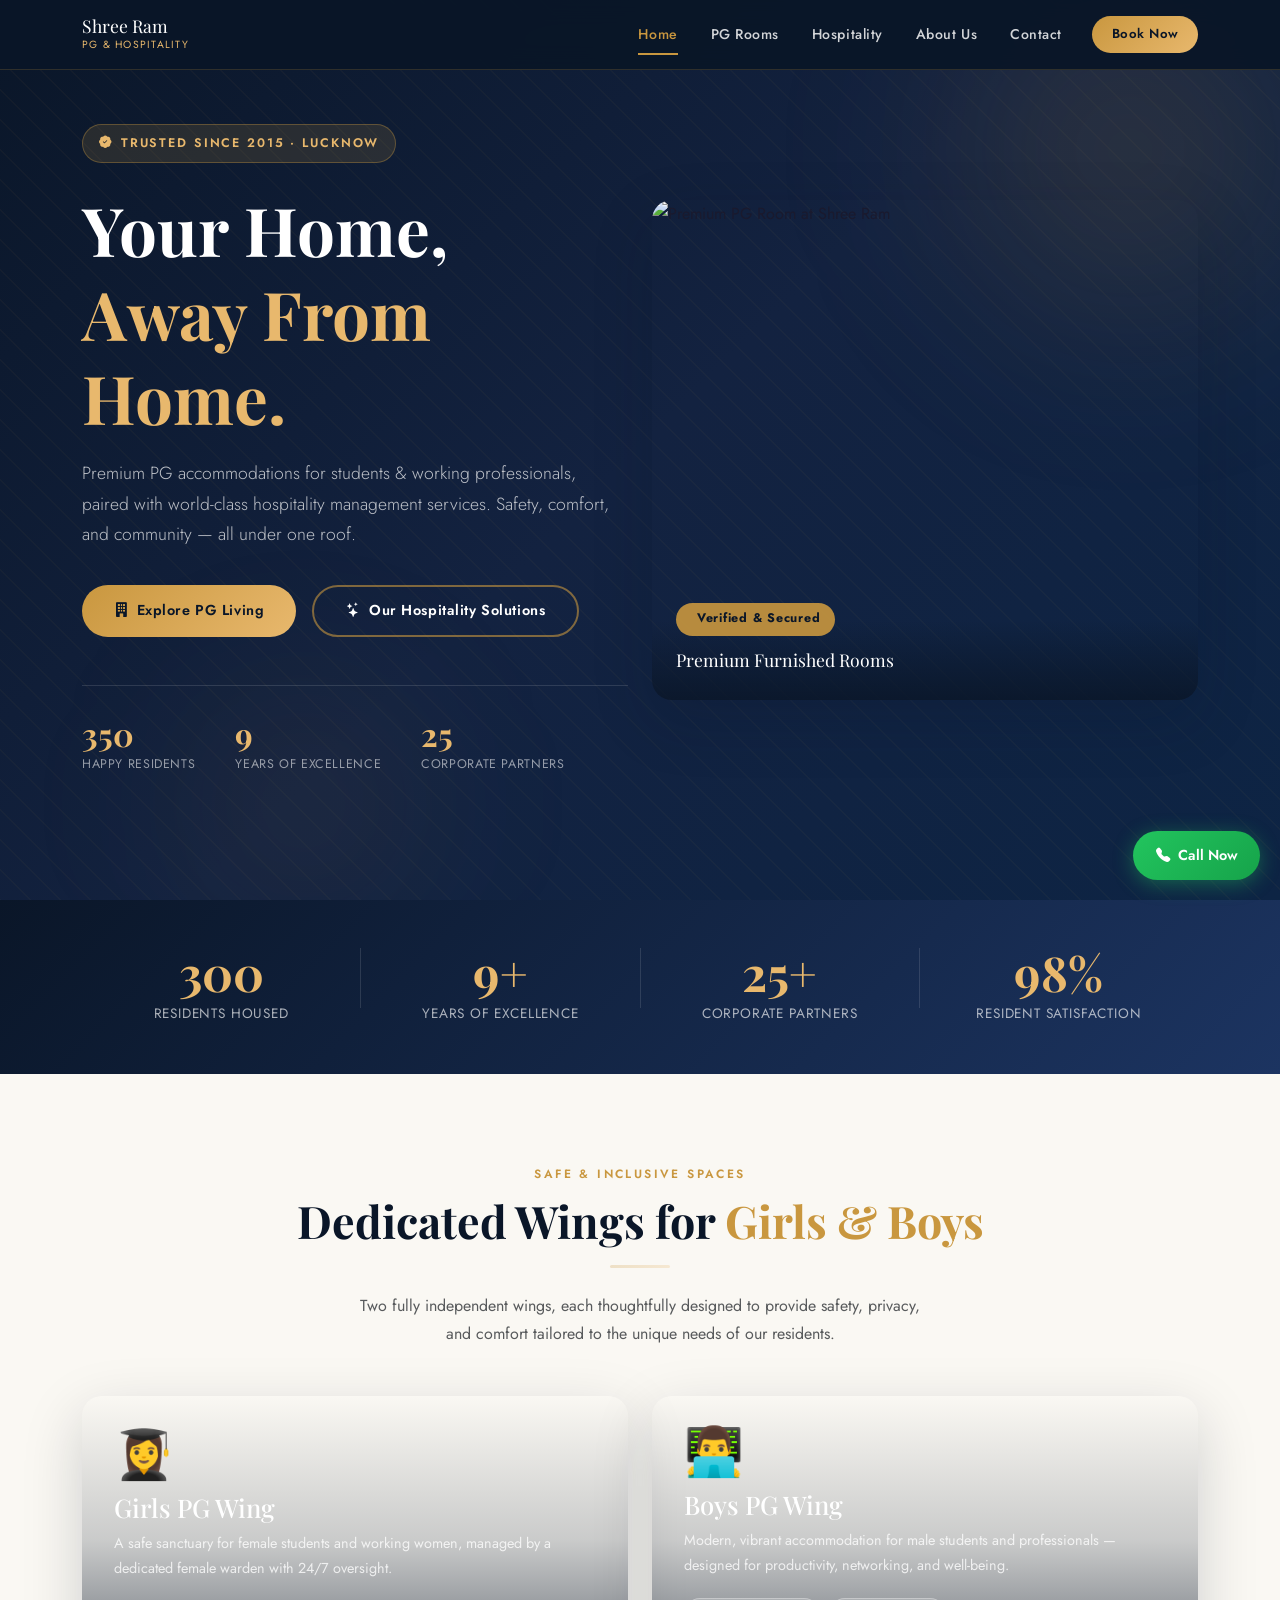
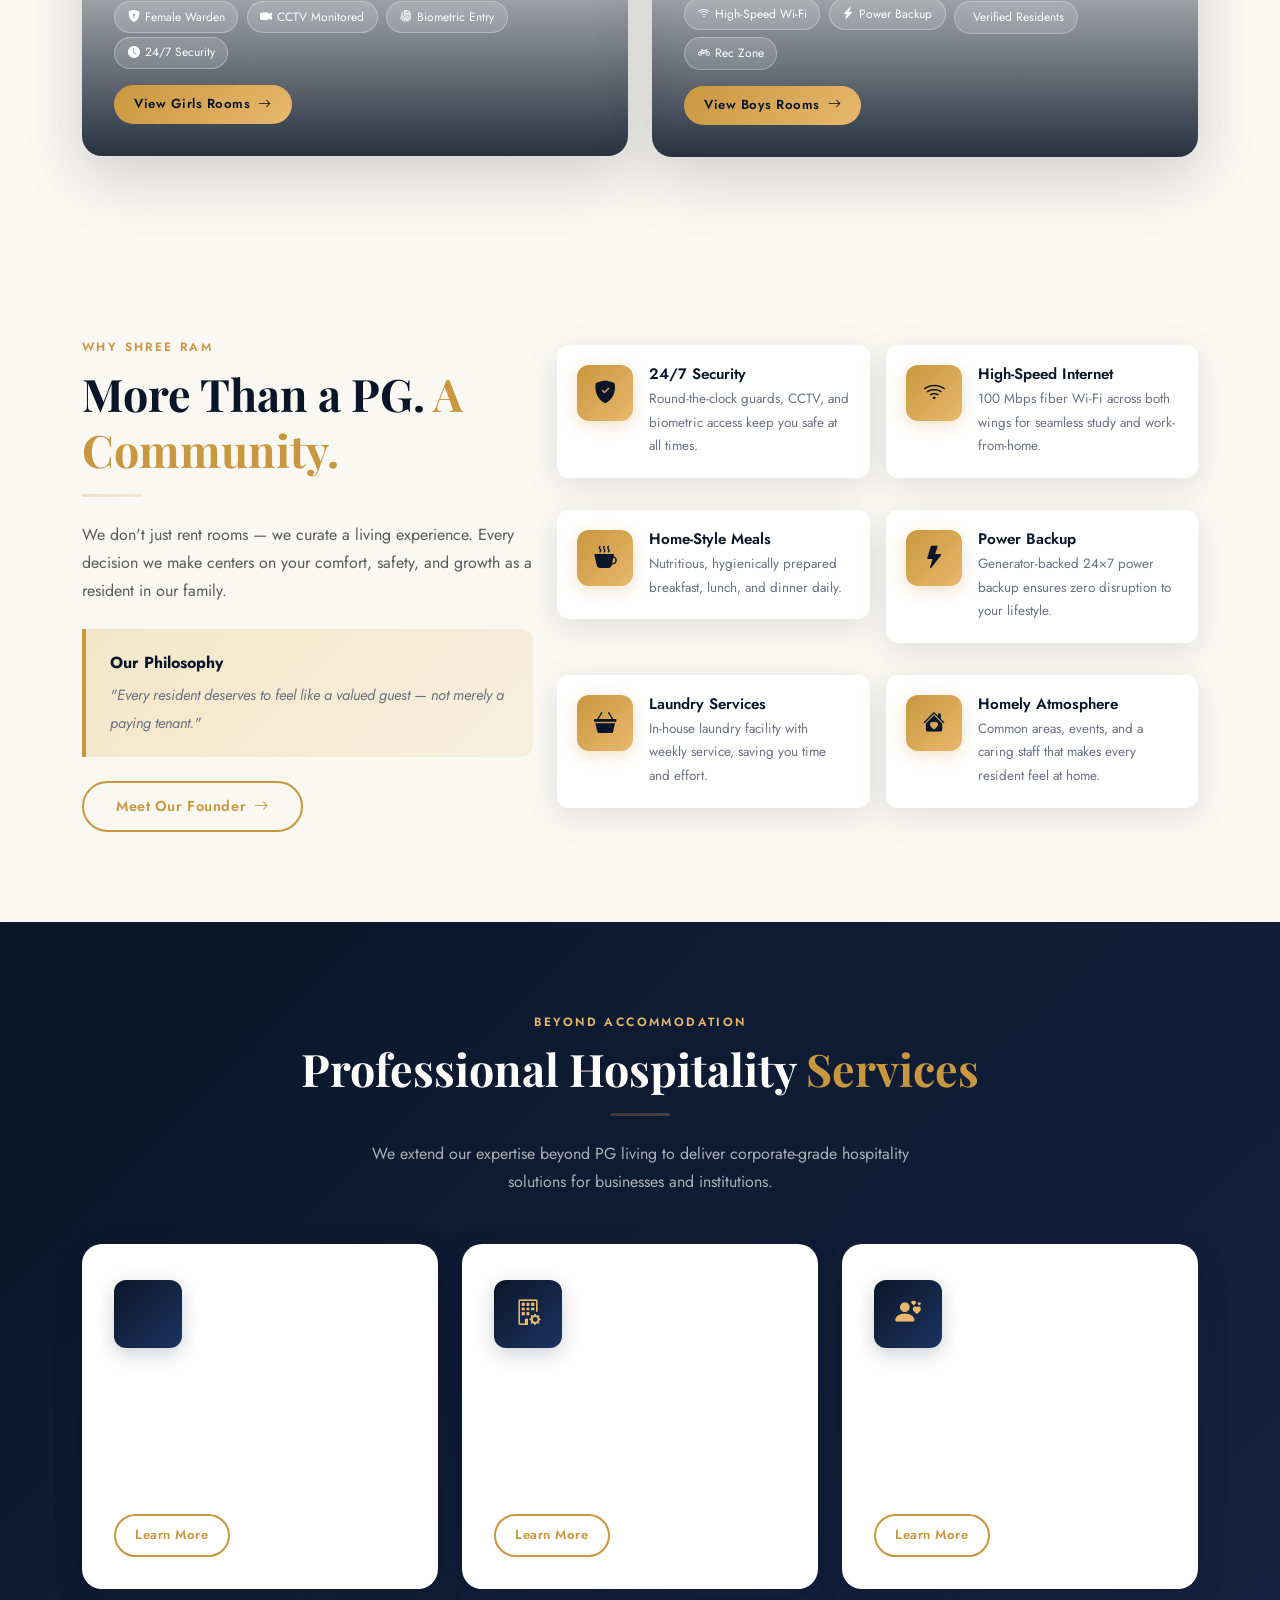
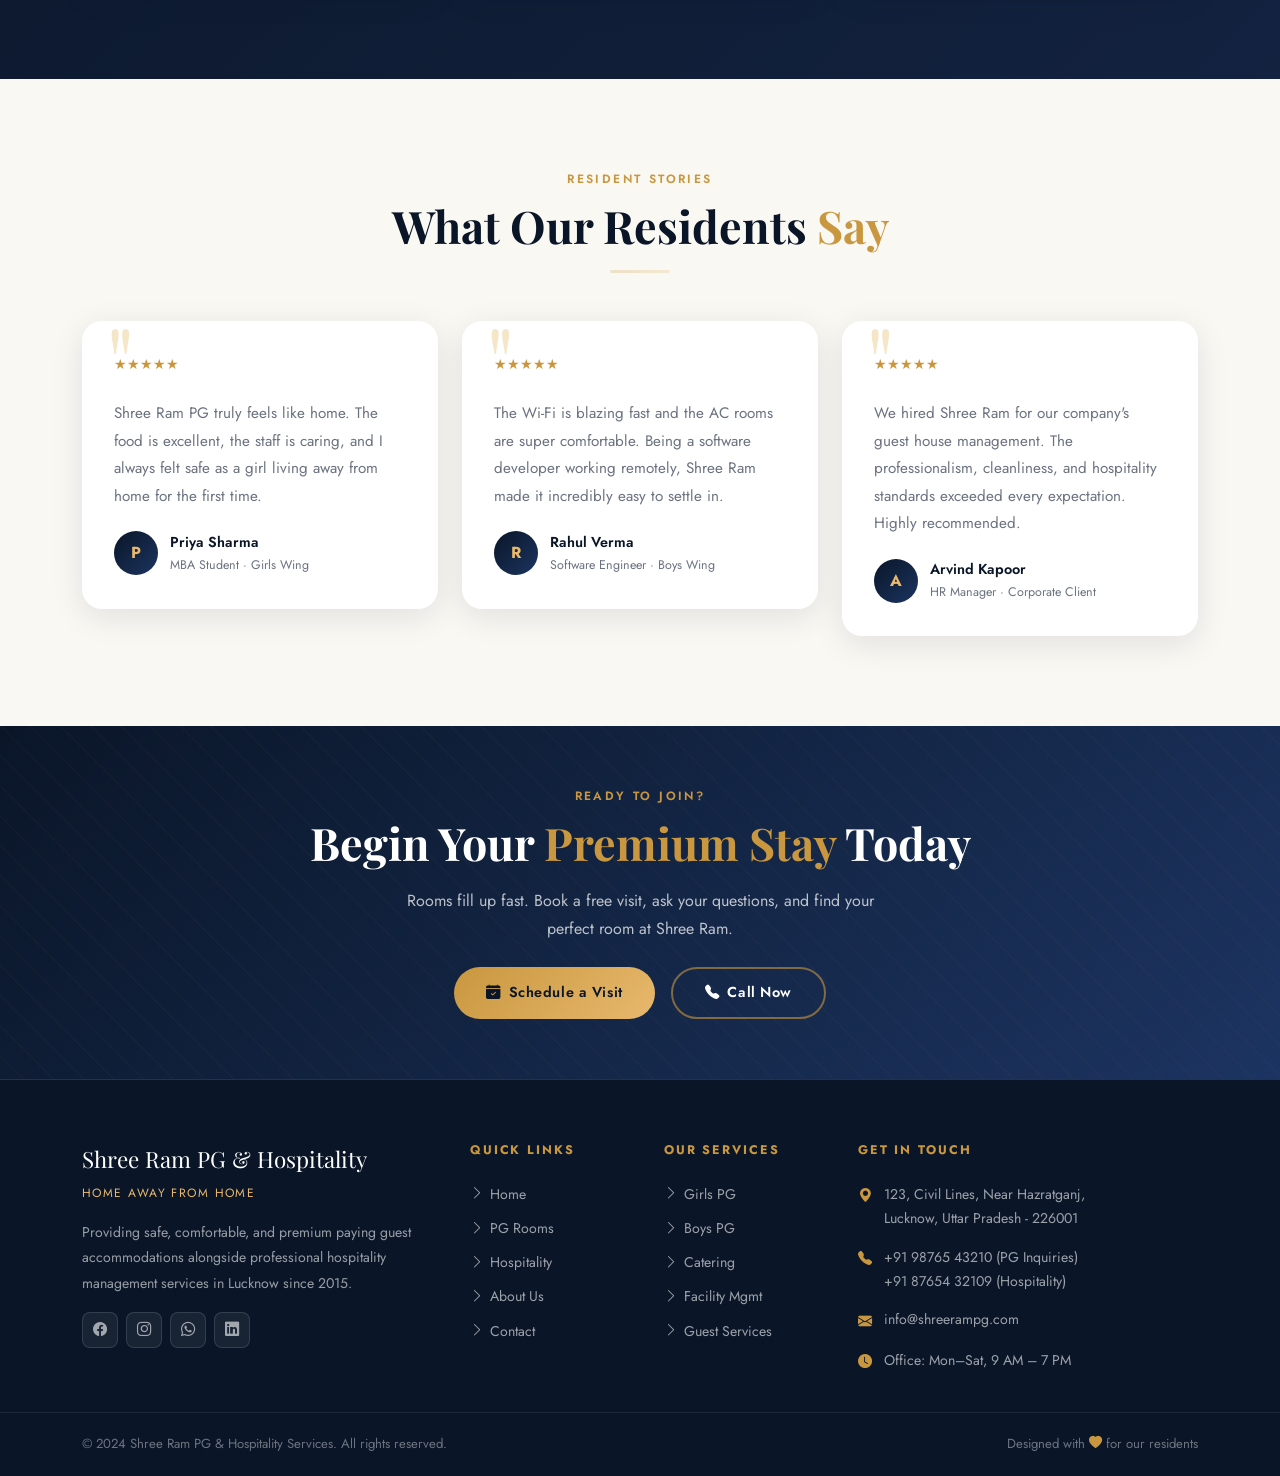
==== index.html @ ecf89d0e "Add files via upload" ====
<!DOCTYPE html>
<html lang="en">
<head>
  <meta charset="UTF-8" />
  <meta name="viewport" content="width=device-width, initial-scale=1.0" />
  <meta name="description" content="Shree Ram PG & Hospitality Services — Premium paying guest accommodations for girls and boys, plus professional hospitality management in Lucknow." />
  <title>Shree Ram PG & Hospitality Services | Home</title>
  <!-- Bootstrap 5 -->
  <link rel="stylesheet" href="https://cdn.jsdelivr.net/npm/bootstrap@5.3.3/dist/css/bootstrap.min.css" />
  <!-- Bootstrap Icons -->
  <link rel="stylesheet" href="https://cdn.jsdelivr.net/npm/bootstrap-icons@1.11.3/font/bootstrap-icons.min.css" />
  <!-- Custom Styles -->
  <link rel="stylesheet" href="style.css" />
</head>
<body>

<!-- ===== NAVBAR ===== -->
<nav class="navbar navbar-expand-lg navbar-main fixed-top" id="mainNavbar">
  <div class="container">
    <a class="navbar-brand d-flex align-items-center gap-2" href="index.html">
      <div>
        <div class="brand-name">Shree Ram</div>
        <div class="brand-tagline">PG & Hospitality</div>
      </div>
    </a>
    <button class="navbar-toggler border-0" type="button" data-bs-toggle="collapse" data-bs-target="#navbarNav" aria-label="Toggle navigation">
      <i class="bi bi-list text-white fs-4"></i>
    </button>
    <div class="collapse navbar-collapse justify-content-end" id="navbarNav">
      <ul class="navbar-nav align-items-lg-center gap-lg-1 me-lg-3">
        <li class="nav-item"><a class="nav-link active" href="index.html">Home</a></li>
        <li class="nav-item"><a class="nav-link" href="pg-rooms.html">PG Rooms</a></li>
        <li class="nav-item"><a class="nav-link" href="hospitality.html">Hospitality</a></li>
        <li class="nav-item"><a class="nav-link" href="about-owner.html">About Us</a></li>
        <li class="nav-item"><a class="nav-link" href="contact.html">Contact</a></li>
      </ul>
      <a href="contact.html" class="btn-nav-cta">Book Now</a>
    </div>
  </div>
</nav>

<!-- ===== HERO SECTION ===== -->
<section class="hero-section">
  <div class="hero-bg-pattern"></div>
  <div class="hero-gold-orb orb-1"></div>
  <div class="hero-gold-orb orb-2"></div>
  <div class="container position-relative">
    <div class="row align-items-center gy-5">
      <div class="col-lg-6">
        <div class="hero-badge fade-up">
          <i class="bi bi-patch-check-fill"></i> Trusted Since 2015 · Lucknow
        </div>
        <h1 class="hero-title fade-up fade-up-delay-1">
          Your Home,
          <span class="highlight">Away From Home.</span>
        </h1>
        <p class="hero-subtitle fade-up fade-up-delay-2">
          Premium PG accommodations for students & working professionals, paired with world-class hospitality management services. Safety, comfort, and community — all under one roof.
        </p>
        <div class="d-flex flex-wrap gap-3 fade-up fade-up-delay-3">
          <a href="pg-rooms.html" class="btn-gold">
            <i class="bi bi-building-fill"></i> Explore PG Living
          </a>
          <a href="hospitality.html" class="btn-outline-light-gold">
            <i class="bi bi-stars"></i> Our Hospitality Solutions
          </a>
        </div>
        <div class="hero-stats fade-up fade-up-delay-4">
          <div class="hero-stat">
            <div class="hero-stat-num" data-target="350">0</div>
            <div class="hero-stat-label">Happy Residents</div>
          </div>
          <div class="hero-stat">
            <div class="hero-stat-num" data-target="9">0</div>
            <div class="hero-stat-label">Years of Excellence</div>
          </div>
          <div class="hero-stat">
            <div class="hero-stat-num" data-target="25">0</div>
            <div class="hero-stat-label">Corporate Partners</div>
          </div>
        </div>
      </div>
      <div class="col-lg-6">
        <div class="hero-image-card fade-up fade-up-delay-2">
          <!-- Hero image: premium PG room interior -->
          <img src="https://images.unsplash.com/photo-1631049307264-da0ec9d70304?w=800&q=80"
               alt="Premium PG Room at Shree Ram" loading="eager" />
          <div class="hero-image-overlay">
            <div class="hero-img-badge"><i class="bi bi-shield-check-fill"></i> Verified & Secured</div>
            <div class="card-caption">Premium Furnished Rooms</div>
          </div>
        </div>
      </div>
    </div>
  </div>
</section>

<!-- ===== QUICK STATS STRIP ===== -->
<div class="stats-strip">
  <div class="container">
    <div class="row align-items-center g-0">
      <div class="col stat-item fade-up">
        <div class="stat-num" data-target="350">350+</div>
        <div class="stat-label">Residents Housed</div>
      </div>
      <div class="col-auto stat-divider d-none d-md-block" style="height:60px;"></div>
      <div class="col stat-item fade-up fade-up-delay-1">
        <div class="stat-num">9+</div>
        <div class="stat-label">Years of Excellence</div>
      </div>
      <div class="col-auto stat-divider d-none d-md-block" style="height:60px;"></div>
      <div class="col stat-item fade-up fade-up-delay-2">
        <div class="stat-num">25+</div>
        <div class="stat-label">Corporate Partners</div>
      </div>
      <div class="col-auto stat-divider d-none d-md-block" style="height:60px;"></div>
      <div class="col stat-item fade-up fade-up-delay-3">
        <div class="stat-num">98%</div>
        <div class="stat-label">Resident Satisfaction</div>
      </div>
    </div>
  </div>
</div>

<!-- ===== GENDER WINGS ===== -->
<section class="section-pad">
  <div class="container">
    <div class="text-center mb-5 fade-up">
      <span class="section-label">Safe &amp; Inclusive Spaces</span>
      <h2 class="section-title">Dedicated Wings for <span class="text-gold">Girls & Boys</span></h2>
      <hr class="divider-gold mx-auto" />
      <p class="text-muted mx-auto" style="max-width:560px;">Two fully independent wings, each thoughtfully designed to provide safety, privacy, and comfort tailored to the unique needs of our residents.</p>
    </div>
    <div class="row g-4">
      <!-- Girls Wing -->
      <div class="col-md-6 fade-up">
        <div class="wing-card wing-girls">
          <div class="wing-bg" style="background-image: url('https://images.unsplash.com/photo-1555854877-bab0e564b8d5?w=600&q=80');"></div>
          <div class="wing-overlay"></div>
          <div class="wing-content">
            <div class="wing-icon">👩‍🎓</div>
            <h3>Girls PG Wing</h3>
            <p>A safe sanctuary for female students and working women, managed by a dedicated female warden with 24/7 oversight.</p>
            <div>
              <div class="wing-badge"><i class="bi bi-shield-lock-fill"></i> Female Warden</div>
              <div class="wing-badge"><i class="bi bi-camera-video-fill"></i> CCTV Monitored</div>
              <div class="wing-badge"><i class="bi bi-fingerprint"></i> Biometric Entry</div>
              <div class="wing-badge"><i class="bi bi-clock-fill"></i> 24/7 Security</div>
            </div>
            <div class="mt-3">
              <a href="pg-rooms.html#girls" class="btn-gold btn-sm" style="font-size:0.82rem; padding:0.5rem 1.25rem;">
                View Girls Rooms <i class="bi bi-arrow-right"></i>
              </a>
            </div>
          </div>
        </div>
      </div>
      <!-- Boys Wing -->
      <div class="col-md-6 fade-up fade-up-delay-1">
        <div class="wing-card wing-boys">
          <div class="wing-bg" style="background-image: url('https://images.unsplash.com/photo-1586023492125-27b2c045efd7?w=600&q=80');"></div>
          <div class="wing-overlay"></div>
          <div class="wing-content">
            <div class="wing-icon">👨‍💻</div>
            <h3>Boys PG Wing</h3>
            <p>Modern, vibrant accommodation for male students and professionals — designed for productivity, networking, and well-being.</p>
            <div>
              <div class="wing-badge"><i class="bi bi-wifi"></i> High-Speed Wi-Fi</div>
              <div class="wing-badge"><i class="bi bi-lightning-charge-fill"></i> Power Backup</div>
              <div class="wing-badge"><i class="bi bi-shield-check-fill"></i> Verified Residents</div>
              <div class="wing-badge"><i class="bi bi-bicycle"></i> Rec Zone</div>
            </div>
            <div class="mt-3">
              <a href="pg-rooms.html#boys" class="btn-gold btn-sm" style="font-size:0.82rem; padding:0.5rem 1.25rem;">
                View Boys Rooms <i class="bi bi-arrow-right"></i>
              </a>
            </div>
          </div>
        </div>
      </div>
    </div>
  </div>
</section>

<!-- ===== WHY CHOOSE US ===== -->
<section class="section-pad bg-ivory">
  <div class="container">
    <div class="row align-items-center gy-5">
      <div class="col-lg-5 fade-up">
        <span class="section-label">Why Shree Ram</span>
        <h2 class="section-title">More Than a PG. <span class="text-gold">A Community.</span></h2>
        <hr class="divider-gold" />
        <p class="text-muted mb-4">We don't just rent rooms — we curate a living experience. Every decision we make centers on your comfort, safety, and growth as a resident in our family.</p>
        <div class="highlight-box mb-4">
          <strong class="d-block mb-1" style="color:var(--navy);">Our Philosophy</strong>
          <em style="color:var(--text-muted);font-size:0.92rem;">"Every resident deserves to feel like a valued guest — not merely a paying tenant."</em>
        </div>
        <a href="about-owner.html" class="btn-outline-gold">Meet Our Founder <i class="bi bi-arrow-right"></i></a>
      </div>
      <div class="col-lg-7">
        <div class="row g-3">
          <div class="col-sm-6 fade-up">
            <div class="safety-item">
              <div class="icon-box"><i class="bi bi-shield-fill-check"></i></div>
              <div>
                <h6>24/7 Security</h6>
                <p>Round-the-clock guards, CCTV, and biometric access keep you safe at all times.</p>
              </div>
            </div>
          </div>
          <div class="col-sm-6 fade-up fade-up-delay-1">
            <div class="safety-item">
              <div class="icon-box"><i class="bi bi-wifi"></i></div>
              <div>
                <h6>High-Speed Internet</h6>
                <p>100 Mbps fiber Wi-Fi across both wings for seamless study and work-from-home.</p>
              </div>
            </div>
          </div>
          <div class="col-sm-6 fade-up fade-up-delay-2">
            <div class="safety-item">
              <div class="icon-box"><i class="bi bi-cup-hot-fill"></i></div>
              <div>
                <h6>Home-Style Meals</h6>
                <p>Nutritious, hygienically prepared breakfast, lunch, and dinner daily.</p>
              </div>
            </div>
          </div>
          <div class="col-sm-6 fade-up fade-up-delay-3">
            <div class="safety-item">
              <div class="icon-box"><i class="bi bi-lightning-fill"></i></div>
              <div>
                <h6>Power Backup</h6>
                <p>Generator-backed 24×7 power backup ensures zero disruption to your lifestyle.</p>
              </div>
            </div>
          </div>
          <div class="col-sm-6 fade-up">
            <div class="safety-item">
              <div class="icon-box"><i class="bi bi-basket3-fill"></i></div>
              <div>
                <h6>Laundry Services</h6>
                <p>In-house laundry facility with weekly service, saving you time and effort.</p>
              </div>
            </div>
          </div>
          <div class="col-sm-6 fade-up fade-up-delay-1">
            <div class="safety-item">
              <div class="icon-box"><i class="bi bi-house-heart-fill"></i></div>
              <div>
                <h6>Homely Atmosphere</h6>
                <p>Common areas, events, and a caring staff that makes every resident feel at home.</p>
              </div>
            </div>
          </div>
        </div>
      </div>
    </div>
  </div>
</section>

<!-- ===== HOSPITALITY TEASER ===== -->
<section class="section-pad bg-navy-section">
  <div class="container">
    <div class="text-center mb-5 fade-up">
      <span class="section-label">Beyond Accommodation</span>
      <h2 class="section-title">Professional Hospitality <span class="text-gold">Services</span></h2>
      <hr class="divider-gold mx-auto" />
      <p class="mx-auto" style="max-width:560px;color:rgba(255,255,255,0.65);">We extend our expertise beyond PG living to deliver corporate-grade hospitality solutions for businesses and institutions.</p>
    </div>
    <div class="row g-4">
      <div class="col-md-4 fade-up">
        <div class="service-card">
          <div class="service-icon"><i class="bi bi-utensils"></i></div>
          <h4>Catering & Dining</h4>
          <p>Professional meal planning, hygiene-certified kitchens, and customized menus for corporate events, hostels, and institutions.</p>
          <a href="hospitality.html" class="btn-outline-gold mt-3" style="padding:0.5rem 1.2rem; font-size:0.82rem;">Learn More</a>
        </div>
      </div>
      <div class="col-md-4 fade-up fade-up-delay-1">
        <div class="service-card">
          <div class="service-icon"><i class="bi bi-building-gear"></i></div>
          <h4>Facility Management</h4>
          <p>End-to-end facility management including housekeeping, maintenance, pest control, and sanitation at corporate standards.</p>
          <a href="hospitality.html" class="btn-outline-gold mt-3" style="padding:0.5rem 1.2rem; font-size:0.82rem;">Learn More</a>
        </div>
      </div>
      <div class="col-md-4 fade-up fade-up-delay-2">
        <div class="service-card">
          <div class="service-icon"><i class="bi bi-person-hearts"></i></div>
          <h4>Guest Experience</h4>
          <p>We transform ordinary stays into memorable experiences through attentive service, personalized care, and proactive hospitality.</p>
          <a href="hospitality.html" class="btn-outline-gold mt-3" style="padding:0.5rem 1.2rem; font-size:0.82rem;">Learn More</a>
        </div>
      </div>
    </div>
  </div>
</section>

<!-- ===== TESTIMONIALS ===== -->
<section class="section-pad">
  <div class="container">
    <div class="text-center mb-5 fade-up">
      <span class="section-label">Resident Stories</span>
      <h2 class="section-title">What Our Residents <span class="text-gold">Say</span></h2>
      <hr class="divider-gold mx-auto" />
    </div>
    <div class="row g-4">
      <div class="col-md-4 fade-up">
        <div class="testimonial-card">
          <div class="star-rating">★★★★★</div>
          <p>Shree Ram PG truly feels like home. The food is excellent, the staff is caring, and I always felt safe as a girl living away from home for the first time.</p>
          <div class="testimonial-author">
            <div class="testimonial-avatar">P</div>
            <div>
              <div class="testimonial-name">Priya Sharma</div>
              <div class="testimonial-role">MBA Student · Girls Wing</div>
            </div>
          </div>
        </div>
      </div>
      <div class="col-md-4 fade-up fade-up-delay-1">
        <div class="testimonial-card">
          <div class="star-rating">★★★★★</div>
          <p>The Wi-Fi is blazing fast and the AC rooms are super comfortable. Being a software developer working remotely, Shree Ram made it incredibly easy to settle in.</p>
          <div class="testimonial-author">
            <div class="testimonial-avatar">R</div>
            <div>
              <div class="testimonial-name">Rahul Verma</div>
              <div class="testimonial-role">Software Engineer · Boys Wing</div>
            </div>
          </div>
        </div>
      </div>
      <div class="col-md-4 fade-up fade-up-delay-2">
        <div class="testimonial-card">
          <div class="star-rating">★★★★★</div>
          <p>We hired Shree Ram for our company's guest house management. The professionalism, cleanliness, and hospitality standards exceeded every expectation. Highly recommended.</p>
          <div class="testimonial-author">
            <div class="testimonial-avatar">A</div>
            <div>
              <div class="testimonial-name">Arvind Kapoor</div>
              <div class="testimonial-role">HR Manager · Corporate Client</div>
            </div>
          </div>
        </div>
      </div>
    </div>
  </div>
</section>

<!-- ===== CTA BANNER ===== -->
<section class="cta-banner">
  <div class="container position-relative text-center fade-up">
    <span class="section-label">Ready to Join?</span>
    <h2 class="section-title">Begin Your <span class="text-gold">Premium Stay</span> Today</h2>
    <p class="mb-4" style="color:rgba(255,255,255,0.72);max-width:500px;margin:0 auto 1.5rem;">Rooms fill up fast. Book a free visit, ask your questions, and find your perfect room at Shree Ram.</p>
    <div class="d-flex justify-content-center flex-wrap gap-3">
      <a href="contact.html" class="btn-gold">
        <i class="bi bi-calendar-check-fill"></i> Schedule a Visit
      </a>
      <a href="tel:+919876543210" class="btn-outline-light-gold">
        <i class="bi bi-telephone-fill"></i> Call Now
      </a>
    </div>
  </div>
</section>

<!-- ===== FOOTER ===== -->
<footer class="footer-main">
  <div class="container">
    <div class="row g-5">
      <div class="col-lg-4">
        <div class="footer-brand-name">Shree Ram PG &amp; Hospitality</div>
        <div class="footer-brand-tagline">Home Away From Home</div>
        <p class="footer-about">Providing safe, comfortable, and premium paying guest accommodations alongside professional hospitality management services in Lucknow since 2015.</p>
        <div class="d-flex gap-2 mt-3 footer-social">
          <a href="#" aria-label="Facebook"><i class="bi bi-facebook"></i></a>
          <a href="#" aria-label="Instagram"><i class="bi bi-instagram"></i></a>
          <a href="#" aria-label="WhatsApp"><i class="bi bi-whatsapp"></i></a>
          <a href="#" aria-label="LinkedIn"><i class="bi bi-linkedin"></i></a>
        </div>
      </div>
      <div class="col-sm-6 col-lg-2">
        <div class="footer-heading">Quick Links</div>
        <ul class="footer-links">
          <li><a href="index.html"><i class="bi bi-chevron-right"></i>Home</a></li>
          <li><a href="pg-rooms.html"><i class="bi bi-chevron-right"></i>PG Rooms</a></li>
          <li><a href="hospitality.html"><i class="bi bi-chevron-right"></i>Hospitality</a></li>
          <li><a href="about-owner.html"><i class="bi bi-chevron-right"></i>About Us</a></li>
          <li><a href="contact.html"><i class="bi bi-chevron-right"></i>Contact</a></li>
        </ul>
      </div>
      <div class="col-sm-6 col-lg-2">
        <div class="footer-heading">Our Services</div>
        <ul class="footer-links">
          <li><a href="pg-rooms.html#girls"><i class="bi bi-chevron-right"></i>Girls PG</a></li>
          <li><a href="pg-rooms.html#boys"><i class="bi bi-chevron-right"></i>Boys PG</a></li>
          <li><a href="hospitality.html#catering"><i class="bi bi-chevron-right"></i>Catering</a></li>
          <li><a href="hospitality.html#facility"><i class="bi bi-chevron-right"></i>Facility Mgmt</a></li>
          <li><a href="hospitality.html#guest"><i class="bi bi-chevron-right"></i>Guest Services</a></li>
        </ul>
      </div>
      <div class="col-lg-4">
        <div class="footer-heading">Get In Touch</div>
        <div class="footer-contact-item">
          <i class="bi bi-geo-alt-fill"></i>
          <span>123, Civil Lines, Near Hazratganj,<br>Lucknow, Uttar Pradesh - 226001</span>
        </div>
        <div class="footer-contact-item">
          <i class="bi bi-telephone-fill"></i>
          <span>+91 98765 43210 (PG Inquiries)<br>+91 87654 32109 (Hospitality)</span>
        </div>
        <div class="footer-contact-item">
          <i class="bi bi-envelope-fill"></i>
          <span>info@shreerampg.com</span>
        </div>
        <div class="footer-contact-item">
          <i class="bi bi-clock-fill"></i>
          <span>Office: Mon–Sat, 9 AM – 7 PM</span>
        </div>
      </div>
    </div>
  </div>
  <div class="footer-bottom mt-4">
    <div class="container d-flex flex-wrap justify-content-between align-items-center">
      <p>© 2024 Shree Ram PG &amp; Hospitality Services. All rights reserved.</p>
      <p>Designed with <i class="bi bi-heart-fill text-gold"></i> for our residents</p>
    </div>
  </div>
</footer>

<!-- ===== SCROLL TO TOP ===== -->
<button id="scrollToTop" aria-label="Scroll to top"><i class="bi bi-arrow-up"></i></button>

<!-- ===== CALL NOW (Mobile) ===== -->
<a href="tel:+919876543210" id="callNowBtn" aria-label="Call Now">
  <i class="bi bi-telephone-fill"></i>
  <span class="call-text">Call Now</span>
</a>

<!-- Bootstrap JS -->
<script src="https://cdn.jsdelivr.net/npm/bootstrap@5.3.3/dist/js/bootstrap.bundle.min.js"></script>
<script src="main.js"></script>
</body>
</html>
---- style.css ----
/* ===================================================
   SHREE RAM PG & HOSPITALITY — style.css
   Theme: Luxury Living | Navy · Gold · Ivory
   =================================================== */

/* ---------- Google Fonts ---------- */
@import url('https://fonts.googleapis.com/css2?family=Playfair+Display:ital,wght@0,400;0,600;0,700;1,400&family=Jost:wght@300;400;500;600&display=swap');

/* ---------- CSS Variables ---------- */
:root {
  --navy:        #0A1628;
  --navy-mid:    #132240;
  --navy-light:  #1C3461;
  --gold:        #C9973F;
  --gold-light:  #E8B86D;
  --gold-pale:   #F5E6C8;
  --ivory:       #FAF8F3;
  --white:       #FFFFFF;
  --text-dark:   #1A1A2E;
  --text-muted:  #6B7280;
  --shadow-lg:   0 20px 60px rgba(10,22,40,0.18);
  --shadow-card: 0 8px 32px rgba(10,22,40,0.10);
  --radius:      12px;
  --radius-lg:   20px;
  --transition:  0.35s cubic-bezier(0.4, 0, 0.2, 1);
  --font-serif:  'Playfair Display', Georgia, serif;
  --font-sans:   'Jost', 'Helvetica Neue', sans-serif;
}

/* ---------- Reset & Base ---------- */
*, *::before, *::after { box-sizing: border-box; }

html { scroll-behavior: smooth; font-size: 16px; }

body {
  font-family: var(--font-sans);
  background: var(--ivory);
  color: var(--text-dark);
  line-height: 1.75;
  overflow-x: hidden;
}

h1, h2, h3, h4, h5 {
  font-family: var(--font-serif);
  color: var(--navy);
  line-height: 1.25;
}

a { text-decoration: none; transition: color var(--transition); }

img { max-width: 100%; }

/* ---------- Utility ---------- */
.text-gold  { color: var(--gold) !important; }
.text-navy  { color: var(--navy) !important; }
.bg-navy    { background-color: var(--navy) !important; }
.bg-ivory   { background-color: var(--ivory) !important; }
.fw-600     { font-weight: 600; }
.font-serif { font-family: var(--font-serif); }

.section-label {
  font-family: var(--font-sans);
  font-size: 0.75rem;
  font-weight: 600;
  letter-spacing: 0.2em;
  text-transform: uppercase;
  color: var(--gold);
  margin-bottom: 0.5rem;
  display: block;
}

.section-title {
  font-size: clamp(1.8rem, 3.5vw, 2.8rem);
  font-weight: 700;
  margin-bottom: 1rem;
}

.divider-gold {
  width: 60px;
  height: 3px;
  background: linear-gradient(90deg, var(--gold), var(--gold-light));
  border: none;
  margin: 0 0 1.5rem 0;
  border-radius: 2px;
}
.divider-gold.mx-auto { margin: 0 auto 1.5rem; }

/* ---------- Navbar ---------- */
.navbar-brand img { height: 42px; }

.navbar-main {
  background: rgba(10,22,40,0.97);
  backdrop-filter: blur(12px);
  -webkit-backdrop-filter: blur(12px);
  border-bottom: 1px solid rgba(201,151,63,0.2);
  padding: 0.6rem 0;
  transition: background var(--transition), box-shadow var(--transition);
}
.navbar-main.scrolled {
  box-shadow: 0 4px 24px rgba(0,0,0,0.3);
}

.navbar-main .nav-link {
  color: rgba(255,255,255,0.82) !important;
  font-size: 0.88rem;
  font-weight: 500;
  letter-spacing: 0.04em;
  padding: 0.5rem 0.9rem !important;
  position: relative;
  transition: color var(--transition);
}
.navbar-main .nav-link::after {
  content: '';
  position: absolute;
  bottom: 0; left: 0.9rem; right: 0.9rem;
  height: 2px;
  background: var(--gold);
  transform: scaleX(0);
  transition: transform var(--transition);
}
.navbar-main .nav-link:hover,
.navbar-main .nav-link.active {
  color: var(--gold) !important;
}
.navbar-main .nav-link:hover::after,
.navbar-main .nav-link.active::after { transform: scaleX(1); }

.navbar-main .brand-name {
  font-family: var(--font-serif);
  color: var(--white);
  font-size: 1.1rem;
  line-height: 1.2;
}
.navbar-main .brand-tagline {
  font-size: 0.65rem;
  color: var(--gold-light);
  letter-spacing: 0.12em;
  text-transform: uppercase;
}

.btn-nav-cta {
  background: linear-gradient(135deg, var(--gold), var(--gold-light));
  color: var(--navy) !important;
  font-weight: 600;
  font-size: 0.82rem;
  padding: 0.45rem 1.2rem !important;
  border-radius: 50px;
  letter-spacing: 0.04em;
}
.btn-nav-cta:hover {
  background: linear-gradient(135deg, var(--gold-light), var(--gold));
  transform: translateY(-1px);
  box-shadow: 0 4px 16px rgba(201,151,63,0.4);
}

/* ---------- Buttons ---------- */
.btn-gold {
  background: linear-gradient(135deg, var(--gold) 0%, var(--gold-light) 100%);
  color: var(--navy);
  font-weight: 600;
  font-size: 0.9rem;
  padding: 0.75rem 2rem;
  border-radius: 50px;
  border: none;
  letter-spacing: 0.04em;
  transition: all var(--transition);
  display: inline-flex; align-items: center; gap: 0.5rem;
}
.btn-gold:hover {
  box-shadow: 0 8px 28px rgba(201,151,63,0.45);
  transform: translateY(-2px);
  color: var(--navy);
}

.btn-outline-gold {
  background: transparent;
  color: var(--gold);
  border: 2px solid var(--gold);
  font-weight: 600;
  font-size: 0.9rem;
  padding: 0.7rem 2rem;
  border-radius: 50px;
  letter-spacing: 0.04em;
  transition: all var(--transition);
  display: inline-flex; align-items: center; gap: 0.5rem;
}
.btn-outline-gold:hover {
  background: var(--gold);
  color: var(--navy);
  box-shadow: 0 8px 28px rgba(201,151,63,0.35);
  transform: translateY(-2px);
}

.btn-outline-light-gold {
  background: transparent;
  color: var(--white);
  border: 2px solid rgba(201,151,63,0.6);
  font-weight: 600;
  font-size: 0.9rem;
  padding: 0.7rem 2rem;
  border-radius: 50px;
  letter-spacing: 0.04em;
  transition: all var(--transition);
  display: inline-flex; align-items: center; gap: 0.5rem;
}
.btn-outline-light-gold:hover {
  border-color: var(--gold-light);
  color: var(--gold-light);
  box-shadow: 0 8px 28px rgba(201,151,63,0.2);
  transform: translateY(-2px);
}

/* ---------- Hero Section ---------- */
.hero-section {
  min-height: 100vh;
  background: linear-gradient(135deg, var(--navy) 0%, var(--navy-mid) 50%, #0d2444 100%);
  position: relative;
  display: flex;
  align-items: center;
  overflow: hidden;
}

.hero-bg-pattern {
  position: absolute;
  inset: 0;
  opacity: 0.04;
  background-image:
    repeating-linear-gradient(45deg, var(--gold) 0, var(--gold) 1px, transparent 0, transparent 50%);
  background-size: 30px 30px;
}

.hero-gold-orb {
  position: absolute;
  border-radius: 50%;
  filter: blur(80px);
  pointer-events: none;
}
.orb-1 {
  width: 500px; height: 500px;
  background: radial-gradient(circle, rgba(201,151,63,0.18) 0%, transparent 70%);
  top: -100px; right: -100px;
}
.orb-2 {
  width: 350px; height: 350px;
  background: radial-gradient(circle, rgba(201,151,63,0.10) 0%, transparent 70%);
  bottom: -80px; left: 10%;
}

.hero-badge {
  display: inline-flex;
  align-items: center;
  gap: 0.5rem;
  background: rgba(201,151,63,0.15);
  border: 1px solid rgba(201,151,63,0.35);
  color: var(--gold-light);
  font-size: 0.78rem;
  font-weight: 600;
  letter-spacing: 0.15em;
  text-transform: uppercase;
  padding: 0.45rem 1rem;
  border-radius: 50px;
  margin-bottom: 1.5rem;
}

.hero-title {
  font-size: clamp(2.4rem, 5.5vw, 4.2rem);
  color: var(--white);
  font-weight: 700;
  margin-bottom: 1.2rem;
}
.hero-title .highlight {
  color: var(--gold-light);
  display: block;
}

.hero-subtitle {
  font-size: 1.1rem;
  color: rgba(255,255,255,0.72);
  max-width: 540px;
  margin-bottom: 2.2rem;
  font-weight: 300;
}

.hero-stats {
  display: flex;
  gap: 2.5rem;
  margin-top: 3rem;
  padding-top: 2rem;
  border-top: 1px solid rgba(255,255,255,0.12);
}
.hero-stat-num {
  font-family: var(--font-serif);
  font-size: 2rem;
  font-weight: 700;
  color: var(--gold-light);
  line-height: 1;
}
.hero-stat-label {
  font-size: 0.78rem;
  color: rgba(255,255,255,0.55);
  letter-spacing: 0.05em;
  text-transform: uppercase;
  margin-top: 0.25rem;
}

.hero-image-card {
  position: relative;
  border-radius: var(--radius-lg);
  overflow: hidden;
  box-shadow: var(--shadow-lg);
}
.hero-image-card img {
  width: 100%;
  height: 500px;
  object-fit: cover;
  display: block;
}
.hero-image-overlay {
  position: absolute;
  bottom: 0; left: 0; right: 0;
  background: linear-gradient(0deg, rgba(10,22,40,0.85) 0%, transparent 60%);
  padding: 2rem 1.5rem 1.5rem;
}
.hero-img-badge {
  display: inline-flex; align-items: center; gap: 0.4rem;
  background: rgba(201,151,63,0.9);
  color: var(--navy);
  font-size: 0.78rem;
  font-weight: 700;
  letter-spacing: 0.06em;
  padding: 0.35rem 0.9rem;
  border-radius: 50px;
  margin-bottom: 0.6rem;
}
.hero-image-card .card-caption {
  color: var(--white);
  font-family: var(--font-serif);
  font-size: 1.1rem;
}

/* ---------- Section Padding ---------- */
.section-pad { padding: 90px 0; }
.section-pad-sm { padding: 60px 0; }

/* ---------- Cards ---------- */
.luxury-card {
  background: var(--white);
  border-radius: var(--radius-lg);
  box-shadow: var(--shadow-card);
  overflow: hidden;
  transition: transform var(--transition), box-shadow var(--transition);
  height: 100%;
}
.luxury-card:hover {
  transform: translateY(-6px);
  box-shadow: var(--shadow-lg);
}

.luxury-card .card-img-top {
  height: 220px;
  object-fit: cover;
}

.luxury-card .card-body {
  padding: 1.5rem;
}

.luxury-card .card-title {
  font-family: var(--font-serif);
  font-size: 1.2rem;
  color: var(--navy);
  margin-bottom: 0.5rem;
}

/* ---------- Feature Icon Box ---------- */
.icon-box {
  width: 56px; height: 56px;
  background: linear-gradient(135deg, var(--gold), var(--gold-light));
  border-radius: var(--radius);
  display: flex; align-items: center; justify-content: center;
  font-size: 1.4rem;
  color: var(--navy);
  flex-shrink: 0;
  box-shadow: 0 4px 16px rgba(201,151,63,0.3);
}

.icon-box-sm {
  width: 44px; height: 44px;
  background: rgba(201,151,63,0.12);
  border-radius: 10px;
  display: flex; align-items: center; justify-content: center;
  font-size: 1.1rem;
  color: var(--gold);
  flex-shrink: 0;
}

/* ---------- Gender Wings ---------- */
.wing-card {
  border-radius: var(--radius-lg);
  overflow: hidden;
  position: relative;
  min-height: 360px;
  display: flex;
  align-items: flex-end;
  box-shadow: var(--shadow-lg);
  transition: transform var(--transition);
}
.wing-card:hover { transform: scale(1.02); }

.wing-card .wing-bg {
  position: absolute;
  inset: 0;
  background-size: cover;
  background-position: center;
  transition: transform 0.6s ease;
}
.wing-card:hover .wing-bg { transform: scale(1.05); }

.wing-girls .wing-bg {
  background: linear-gradient(135deg, #e8a4c8 0%, #c2728a 100%);
}
.wing-boys .wing-bg {
  background: linear-gradient(135deg, #5b9bd5 0%, #2d6ba4 100%);
}

.wing-overlay {
  position: absolute;
  inset: 0;
  background: linear-gradient(0deg, rgba(10,22,40,0.88) 0%, rgba(10,22,40,0.2) 60%, transparent 100%);
}

.wing-content {
  position: relative;
  z-index: 2;
  padding: 2rem;
  width: 100%;
}
.wing-icon {
  font-size: 3rem;
  line-height: 1;
  margin-bottom: 0.75rem;
}
.wing-content h3 {
  color: var(--white);
  font-size: 1.6rem;
  margin-bottom: 0.5rem;
}
.wing-content p {
  color: rgba(255,255,255,0.78);
  font-size: 0.9rem;
  margin-bottom: 1rem;
}
.wing-badge {
  display: inline-flex; align-items: center; gap: 0.3rem;
  background: rgba(255,255,255,0.15);
  border: 1px solid rgba(255,255,255,0.3);
  color: var(--white);
  font-size: 0.75rem;
  padding: 0.3rem 0.8rem;
  border-radius: 50px;
  margin: 0.2rem 0.2rem 0 0;
}

/* ---------- Stats Strip ---------- */
.stats-strip {
  background: linear-gradient(135deg, var(--navy) 0%, var(--navy-light) 100%);
  padding: 3rem 0;
}
.stat-item { text-align: center; }
.stat-num {
  font-family: var(--font-serif);
  font-size: 3rem;
  font-weight: 700;
  color: var(--gold-light);
  line-height: 1;
}
.stat-label {
  font-size: 0.85rem;
  color: rgba(255,255,255,0.65);
  letter-spacing: 0.06em;
  text-transform: uppercase;
  margin-top: 0.4rem;
}
.stat-divider {
  width: 1px;
  background: rgba(255,255,255,0.12);
  align-self: stretch;
}

/* ---------- Room Cards ---------- */
.room-card {
  border-radius: var(--radius-lg);
  overflow: hidden;
  background: var(--white);
  box-shadow: var(--shadow-card);
  transition: transform var(--transition), box-shadow var(--transition);
  height: 100%;
}
.room-card:hover {
  transform: translateY(-6px);
  box-shadow: var(--shadow-lg);
}

.room-card .room-img {
  height: 200px;
  background-size: cover;
  background-position: center;
  position: relative;
}
.room-card .room-badge {
  position: absolute;
  top: 1rem; left: 1rem;
  background: linear-gradient(135deg, var(--gold), var(--gold-light));
  color: var(--navy);
  font-size: 0.72rem;
  font-weight: 700;
  padding: 0.3rem 0.8rem;
  border-radius: 50px;
  text-transform: uppercase;
  letter-spacing: 0.06em;
}

.room-card .room-body { padding: 1.5rem; }
.room-card .room-title {
  font-family: var(--font-serif);
  font-size: 1.3rem;
  color: var(--navy);
  margin-bottom: 0.4rem;
}
.room-card .room-price {
  font-family: var(--font-serif);
  font-size: 1.6rem;
  color: var(--gold);
  font-weight: 700;
}
.room-card .room-price span {
  font-family: var(--font-sans);
  font-size: 0.85rem;
  color: var(--text-muted);
  font-weight: 400;
}

.room-feature {
  display: flex; align-items: center; gap: 0.5rem;
  font-size: 0.85rem;
  color: var(--text-muted);
  margin-bottom: 0.35rem;
}
.room-feature i { color: var(--gold); font-size: 0.9rem; }

/* ---------- Safety Section ---------- */
.safety-item {
  display: flex; align-items: flex-start; gap: 1rem;
  padding: 1.25rem;
  background: var(--white);
  border-radius: var(--radius);
  box-shadow: var(--shadow-card);
  margin-bottom: 1rem;
  transition: transform var(--transition);
}
.safety-item:hover { transform: translateX(4px); }
.safety-item h6 {
  font-size: 0.95rem;
  font-weight: 600;
  color: var(--navy);
  margin-bottom: 0.25rem;
}
.safety-item p {
  font-size: 0.84rem;
  color: var(--text-muted);
  margin: 0;
}

/* ---------- Amenity Pills ---------- */
.amenity-pill {
  display: inline-flex; align-items: center; gap: 0.4rem;
  background: var(--white);
  border: 1.5px solid var(--gold-pale);
  color: var(--navy);
  font-size: 0.83rem;
  font-weight: 500;
  padding: 0.4rem 1rem;
  border-radius: 50px;
  margin: 0.25rem;
  box-shadow: 0 2px 8px rgba(0,0,0,0.06);
  transition: all var(--transition);
}
.amenity-pill i { color: var(--gold); }
.amenity-pill:hover {
  background: var(--gold-pale);
  border-color: var(--gold);
  transform: translateY(-2px);
}

/* ---------- Service Cards ---------- */
.service-card {
  background: var(--white);
  border-radius: var(--radius-lg);
  padding: 2rem;
  box-shadow: var(--shadow-card);
  height: 100%;
  transition: transform var(--transition), box-shadow var(--transition);
  border-top: 4px solid transparent;
}
.service-card:hover {
  transform: translateY(-6px);
  box-shadow: var(--shadow-lg);
  border-top-color: var(--gold);
}
.service-card .service-icon {
  width: 68px; height: 68px;
  background: linear-gradient(135deg, var(--navy) 0%, var(--navy-light) 100%);
  border-radius: var(--radius);
  display: flex; align-items: center; justify-content: center;
  font-size: 1.6rem;
  color: var(--gold-light);
  margin-bottom: 1.25rem;
  box-shadow: 0 6px 20px rgba(10,22,40,0.2);
}
.service-card h4 {
  font-family: var(--font-serif);
  font-size: 1.3rem;
  color: var(--navy);
  margin-bottom: 0.75rem;
}
.service-card p {
  color: var(--text-muted);
  font-size: 0.9rem;
  line-height: 1.75;
}

/* ---------- Process Steps ---------- */
.process-step {
  display: flex; align-items: flex-start; gap: 1.25rem;
  margin-bottom: 2rem;
}
.step-num {
  width: 48px; height: 48px;
  background: linear-gradient(135deg, var(--gold), var(--gold-light));
  color: var(--navy);
  font-family: var(--font-serif);
  font-size: 1.2rem;
  font-weight: 700;
  border-radius: 50%;
  display: flex; align-items: center; justify-content: center;
  flex-shrink: 0;
  box-shadow: 0 4px 16px rgba(201,151,63,0.3);
}
.process-step h5 {
  font-size: 1.05rem;
  color: var(--navy);
  margin-bottom: 0.25rem;
}
.process-step p {
  font-size: 0.87rem;
  color: var(--text-muted);
  margin: 0;
}

/* ---------- Owner Section ---------- */
.owner-photo-wrapper {
  position: relative;
  display: inline-block;
}
.owner-photo {
  width: 300px;
  height: 380px;
  object-fit: cover;
  border-radius: var(--radius-lg);
  box-shadow: var(--shadow-lg);
  display: block;
}
.owner-photo-placeholder {
  width: 300px;
  height: 380px;
  background: linear-gradient(135deg, var(--navy-mid) 0%, var(--navy-light) 100%);
  border-radius: var(--radius-lg);
  display: flex; flex-direction: column;
  align-items: center; justify-content: center;
  color: var(--gold-light);
  box-shadow: var(--shadow-lg);
}
.owner-photo-placeholder i { font-size: 4rem; margin-bottom: 0.75rem; opacity: 0.7; }
.owner-photo-placeholder span { font-size: 0.85rem; opacity: 0.6; }

.owner-badge-card {
  position: absolute;
  bottom: -20px; right: -20px;
  background: linear-gradient(135deg, var(--gold), var(--gold-light));
  border-radius: var(--radius);
  padding: 1rem 1.25rem;
  color: var(--navy);
  font-weight: 700;
  box-shadow: 0 8px 24px rgba(201,151,63,0.4);
  text-align: center;
}
.owner-badge-card .years { font-family: var(--font-serif); font-size: 2rem; line-height: 1; }
.owner-badge-card .label { font-size: 0.72rem; letter-spacing: 0.08em; text-transform: uppercase; }

.owner-quote {
  font-family: var(--font-serif);
  font-size: 1.5rem;
  font-style: italic;
  color: var(--navy);
  line-height: 1.5;
  border-left: 4px solid var(--gold);
  padding-left: 1.5rem;
  margin: 1.5rem 0;
}

.philosophy-item {
  display: flex; align-items: flex-start; gap: 1rem;
  padding: 1rem;
  border-radius: var(--radius);
  transition: background var(--transition);
}
.philosophy-item:hover { background: rgba(201,151,63,0.06); }

/* ---------- Contact Section ---------- */
.contact-card {
  background: var(--white);
  border-radius: var(--radius-lg);
  padding: 2rem;
  box-shadow: var(--shadow-card);
  height: 100%;
  transition: transform var(--transition);
}
.contact-card:hover { transform: translateY(-4px); }

.contact-icon-lg {
  width: 64px; height: 64px;
  background: linear-gradient(135deg, var(--navy), var(--navy-light));
  border-radius: var(--radius);
  display: flex; align-items: center; justify-content: center;
  font-size: 1.5rem;
  color: var(--gold-light);
  margin-bottom: 1rem;
}

.form-control, .form-select {
  border: 1.5px solid #E5E7EB;
  border-radius: 10px;
  padding: 0.75rem 1rem;
  font-family: var(--font-sans);
  font-size: 0.9rem;
  transition: border-color var(--transition), box-shadow var(--transition);
  background: var(--white);
}
.form-control:focus, .form-select:focus {
  border-color: var(--gold);
  box-shadow: 0 0 0 3px rgba(201,151,63,0.15);
  outline: none;
}
.form-label {
  font-size: 0.85rem;
  font-weight: 600;
  color: var(--navy);
  margin-bottom: 0.4rem;
}

.map-container {
  border-radius: var(--radius-lg);
  overflow: hidden;
  box-shadow: var(--shadow-card);
  height: 380px;
}
.map-container iframe {
  width: 100%;
  height: 100%;
  border: none;
  display: block;
}
.map-placeholder {
  width: 100%;
  height: 380px;
  background: linear-gradient(135deg, var(--navy-mid) 0%, var(--navy-light) 100%);
  display: flex; flex-direction: column;
  align-items: center; justify-content: center;
  color: var(--gold-light);
  border-radius: var(--radius-lg);
}
.map-placeholder i { font-size: 3rem; margin-bottom: 1rem; }

/* ---------- Page Hero (inner pages) ---------- */
.page-hero {
  background: linear-gradient(135deg, var(--navy) 0%, var(--navy-mid) 100%);
  padding: 120px 0 60px;
  position: relative;
  overflow: hidden;
}
.page-hero::before {
  content: '';
  position: absolute;
  inset: 0;
  opacity: 0.04;
  background-image: repeating-linear-gradient(45deg, var(--gold) 0, var(--gold) 1px, transparent 0, transparent 50%);
  background-size: 30px 30px;
}
.page-hero h1 {
  color: var(--white);
  font-size: clamp(2rem, 4vw, 3.2rem);
}
.page-hero p { color: rgba(255,255,255,0.72); font-size: 1.05rem; }

.breadcrumb-item + .breadcrumb-item::before { color: rgba(255,255,255,0.4); }
.breadcrumb-item a { color: var(--gold-light); }
.breadcrumb-item.active { color: rgba(255,255,255,0.6); }

/* ---------- Testimonial ---------- */
.testimonial-card {
  background: var(--white);
  border-radius: var(--radius-lg);
  padding: 2rem;
  box-shadow: var(--shadow-card);
  position: relative;
}
.testimonial-card::before {
  content: '"';
  font-family: var(--font-serif);
  font-size: 6rem;
  color: var(--gold-pale);
  position: absolute;
  top: -10px; left: 1.5rem;
  line-height: 1;
}
.testimonial-card p {
  font-size: 0.95rem;
  color: var(--text-muted);
  line-height: 1.8;
  margin-bottom: 1.25rem;
  padding-top: 1.5rem;
}
.testimonial-author { display: flex; align-items: center; gap: 0.75rem; }
.testimonial-avatar {
  width: 44px; height: 44px;
  border-radius: 50%;
  background: linear-gradient(135deg, var(--navy), var(--navy-light));
  display: flex; align-items: center; justify-content: center;
  color: var(--gold-light);
  font-weight: 700;
  font-size: 1rem;
  flex-shrink: 0;
}
.testimonial-name { font-weight: 600; font-size: 0.9rem; color: var(--navy); }
.testimonial-role { font-size: 0.78rem; color: var(--text-muted); }
.star-rating { color: var(--gold); font-size: 0.85rem; }

/* ---------- CTA Banner ---------- */
.cta-banner {
  background: linear-gradient(135deg, var(--navy) 0%, var(--navy-light) 100%);
  padding: 60px 0;
  position: relative;
  overflow: hidden;
}
.cta-banner::before {
  content: '';
  position: absolute;
  inset: 0;
  background: repeating-linear-gradient(45deg, rgba(201,151,63,0.03) 0, rgba(201,151,63,0.03) 1px, transparent 0, transparent 50%);
  background-size: 30px 30px;
}
.cta-banner h2 { color: var(--white); }
.cta-banner p { color: rgba(255,255,255,0.72); }

/* ---------- Footer ---------- */
.footer-main {
  background: var(--navy);
  padding: 60px 0 0;
  border-top: 1px solid rgba(201,151,63,0.2);
}
.footer-brand-name {
  font-family: var(--font-serif);
  font-size: 1.4rem;
  color: var(--white);
  margin-bottom: 0.25rem;
}
.footer-brand-tagline {
  font-size: 0.75rem;
  color: var(--gold-light);
  letter-spacing: 0.12em;
  text-transform: uppercase;
  margin-bottom: 1rem;
}
.footer-about { color: rgba(255,255,255,0.58); font-size: 0.88rem; line-height: 1.8; }

.footer-heading {
  font-family: var(--font-sans);
  font-size: 0.78rem;
  font-weight: 700;
  letter-spacing: 0.15em;
  text-transform: uppercase;
  color: var(--gold);
  margin-bottom: 1.25rem;
}
.footer-links { list-style: none; padding: 0; }
.footer-links li { margin-bottom: 0.6rem; }
.footer-links a {
  color: rgba(255,255,255,0.6);
  font-size: 0.88rem;
  transition: color var(--transition);
  display: flex; align-items: center; gap: 0.4rem;
}
.footer-links a:hover { color: var(--gold-light); }

.footer-contact-item {
  display: flex; align-items: flex-start; gap: 0.75rem;
  color: rgba(255,255,255,0.6);
  font-size: 0.88rem;
  margin-bottom: 0.85rem;
}
.footer-contact-item i { color: var(--gold); flex-shrink: 0; margin-top: 2px; }

.footer-social a {
  width: 36px; height: 36px;
  background: rgba(255,255,255,0.06);
  border: 1px solid rgba(255,255,255,0.12);
  border-radius: 8px;
  display: flex; align-items: center; justify-content: center;
  color: rgba(255,255,255,0.6);
  font-size: 0.9rem;
  transition: all var(--transition);
}
.footer-social a:hover {
  background: var(--gold);
  border-color: var(--gold);
  color: var(--navy);
  transform: translateY(-2px);
}

.footer-bottom {
  border-top: 1px solid rgba(255,255,255,0.08);
  padding: 1.25rem 0;
  margin-top: 2.5rem;
}
.footer-bottom p {
  font-size: 0.82rem;
  color: rgba(255,255,255,0.4);
  margin: 0;
}

/* ---------- Scroll To Top ---------- */
#scrollToTop {
  position: fixed;
  bottom: 90px; right: 20px;
  width: 46px; height: 46px;
  background: linear-gradient(135deg, var(--gold), var(--gold-light));
  color: var(--navy);
  border: none;
  border-radius: 50%;
  display: flex; align-items: center; justify-content: center;
  font-size: 1.1rem;
  cursor: pointer;
  box-shadow: 0 4px 20px rgba(201,151,63,0.4);
  opacity: 0; visibility: hidden;
  transform: translateY(10px);
  transition: all var(--transition);
  z-index: 999;
}
#scrollToTop.visible {
  opacity: 1; visibility: visible; transform: translateY(0);
}
#scrollToTop:hover {
  transform: translateY(-3px);
  box-shadow: 0 8px 28px rgba(201,151,63,0.5);
}

/* ---------- Call Now Button (Mobile) ---------- */
#callNowBtn {
  position: fixed;
  bottom: 20px; right: 20px;
  background: linear-gradient(135deg, #22c55e, #16a34a);
  color: var(--white);
  border: none;
  border-radius: 50px;
  padding: 0.75rem 1.4rem;
  display: flex; align-items: center; gap: 0.5rem;
  font-size: 0.9rem;
  font-weight: 600;
  box-shadow: 0 4px 20px rgba(34,197,94,0.4);
  cursor: pointer;
  z-index: 999;
  animation: pulse-green 2.5s infinite;
  text-decoration: none;
  transition: transform var(--transition);
}
#callNowBtn:hover { transform: scale(1.05); color: var(--white); }
@keyframes pulse-green {
  0%   { box-shadow: 0 0 0 0 rgba(34,197,94,0.5); }
  70%  { box-shadow: 0 0 0 12px rgba(34,197,94,0); }
  100% { box-shadow: 0 0 0 0 rgba(34,197,94,0); }
}

/* ---------- Animations ---------- */
.fade-up {
  opacity: 0;
  transform: translateY(30px);
  transition: opacity 0.7s ease, transform 0.7s ease;
}
.fade-up.visible {
  opacity: 1;
  transform: translateY(0);
}
.fade-up-delay-1 { transition-delay: 0.1s; }
.fade-up-delay-2 { transition-delay: 0.2s; }
.fade-up-delay-3 { transition-delay: 0.3s; }
.fade-up-delay-4 { transition-delay: 0.4s; }

/* ---------- Modal ---------- */
.inquiry-modal .modal-content {
  border: none;
  border-radius: var(--radius-lg);
  overflow: hidden;
}
.inquiry-modal .modal-header {
  background: linear-gradient(135deg, var(--navy), var(--navy-light));
  border: none;
  padding: 1.5rem 2rem;
}
.inquiry-modal .modal-title {
  font-family: var(--font-serif);
  color: var(--white);
}
.inquiry-modal .modal-body { padding: 2rem; }
.inquiry-modal .btn-close { filter: invert(1) opacity(0.7); }

/* ---------- Navy BG Sections ---------- */
.bg-navy-section {
  background: linear-gradient(135deg, var(--navy) 0%, var(--navy-mid) 100%);
}
.bg-navy-section h2, .bg-navy-section h3, .bg-navy-section h4 { color: var(--white); }
.bg-navy-section p { color: rgba(255,255,255,0.72); }
.bg-navy-section .section-label { color: var(--gold-light); }

/* ---------- Responsive ---------- */
@media (max-width: 991.98px) {
  .hero-section { min-height: auto; padding: 120px 0 60px; }
  .hero-image-card { margin-top: 2.5rem; }
  .hero-image-card img { height: 300px; }
  .hero-stats { gap: 1.5rem; flex-wrap: wrap; }
  #callNowBtn span.call-text { display: none; }
  #callNowBtn { padding: 0.75rem; border-radius: 50%; width: 52px; height: 52px; justify-content: center; }
  .wing-card { min-height: 280px; }
  .owner-badge-card { bottom: -10px; right: -10px; }
  .owner-photo-placeholder { width: 250px; height: 320px; }
}

@media (max-width: 767.98px) {
  .section-pad { padding: 60px 0; }
  .hero-title { font-size: 2rem; }
  .hero-stats { gap: 1rem; }
  .stat-num { font-size: 2.2rem; }
  .stat-divider { display: none; }
  .navbar-main .navbar-collapse {
    background: rgba(10,22,40,0.98);
    border-radius: var(--radius);
    margin-top: 0.5rem;
    padding: 1rem;
  }
}

/* ---------- Highlight Box ---------- */
.highlight-box {
  background: linear-gradient(135deg, var(--gold-pale), rgba(245,230,200,0.5));
  border-left: 4px solid var(--gold);
  border-radius: 0 var(--radius) var(--radius) 0;
  padding: 1.25rem 1.5rem;
}
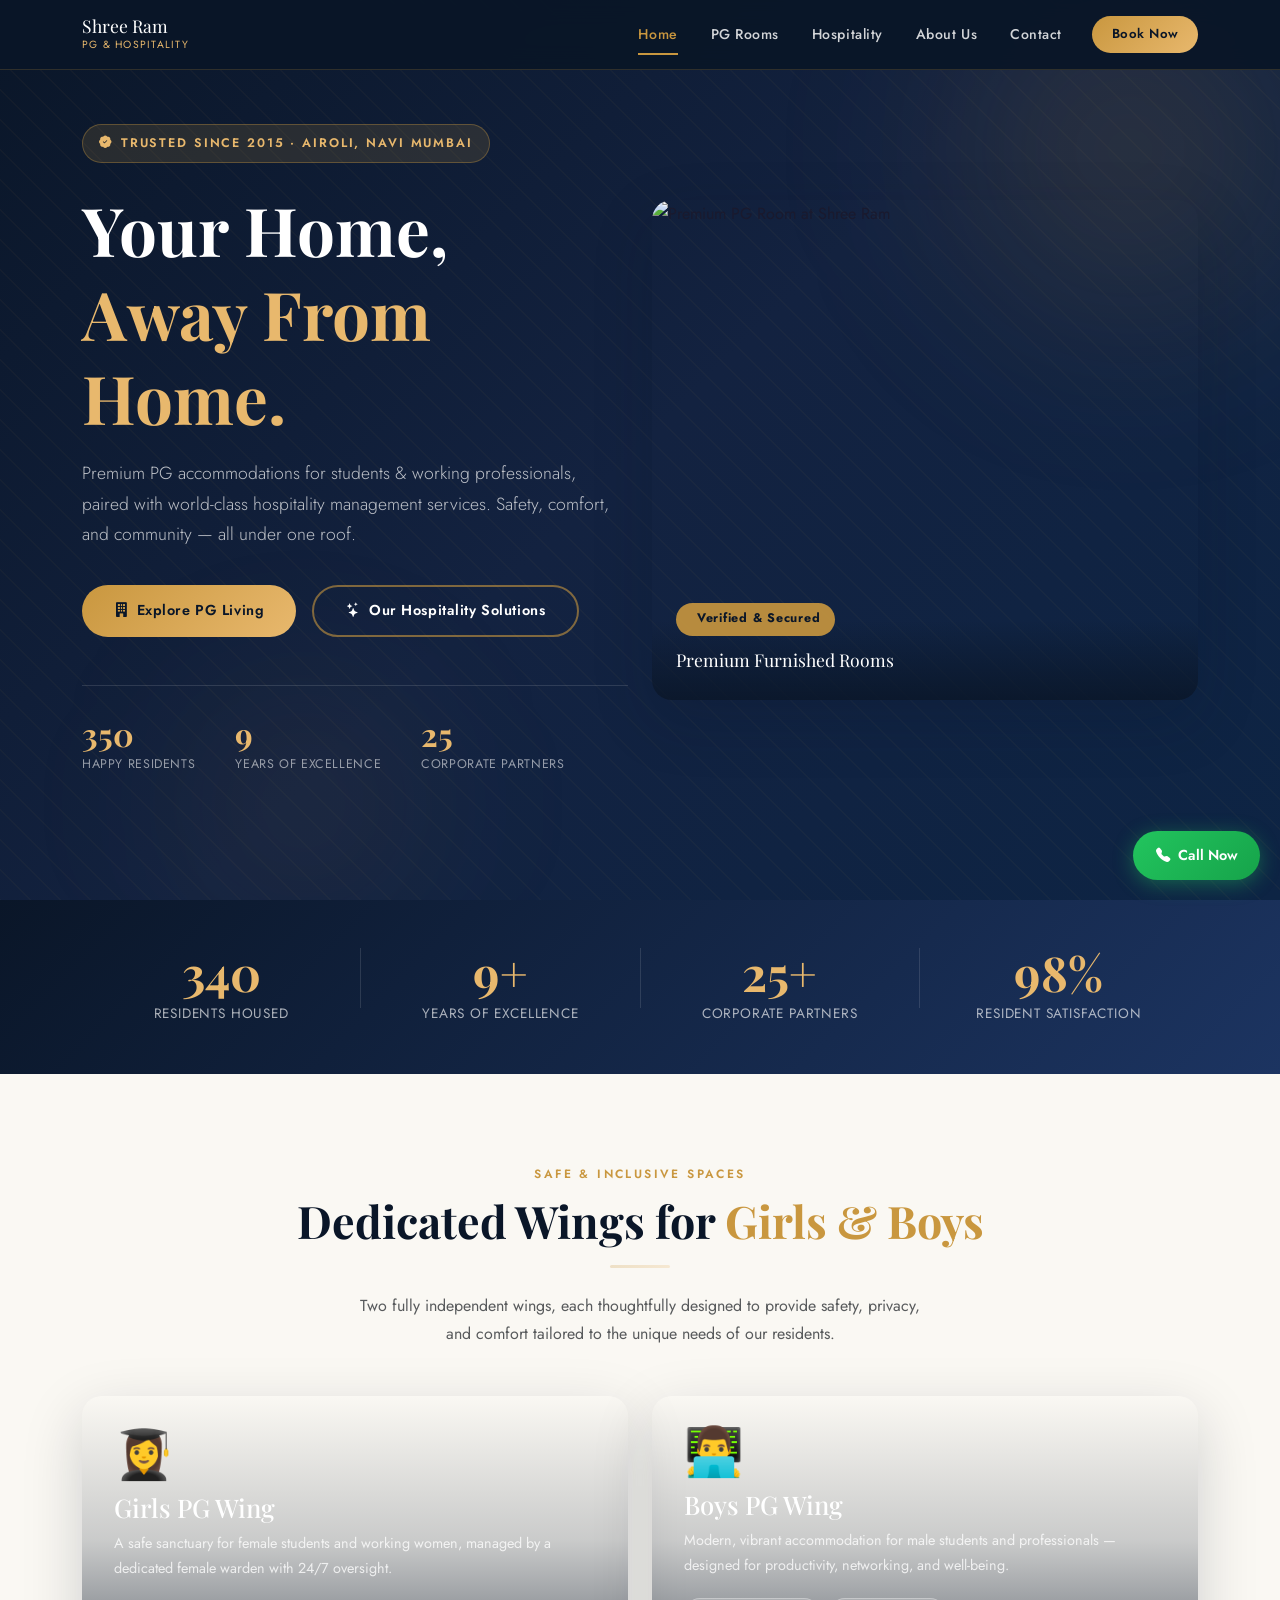
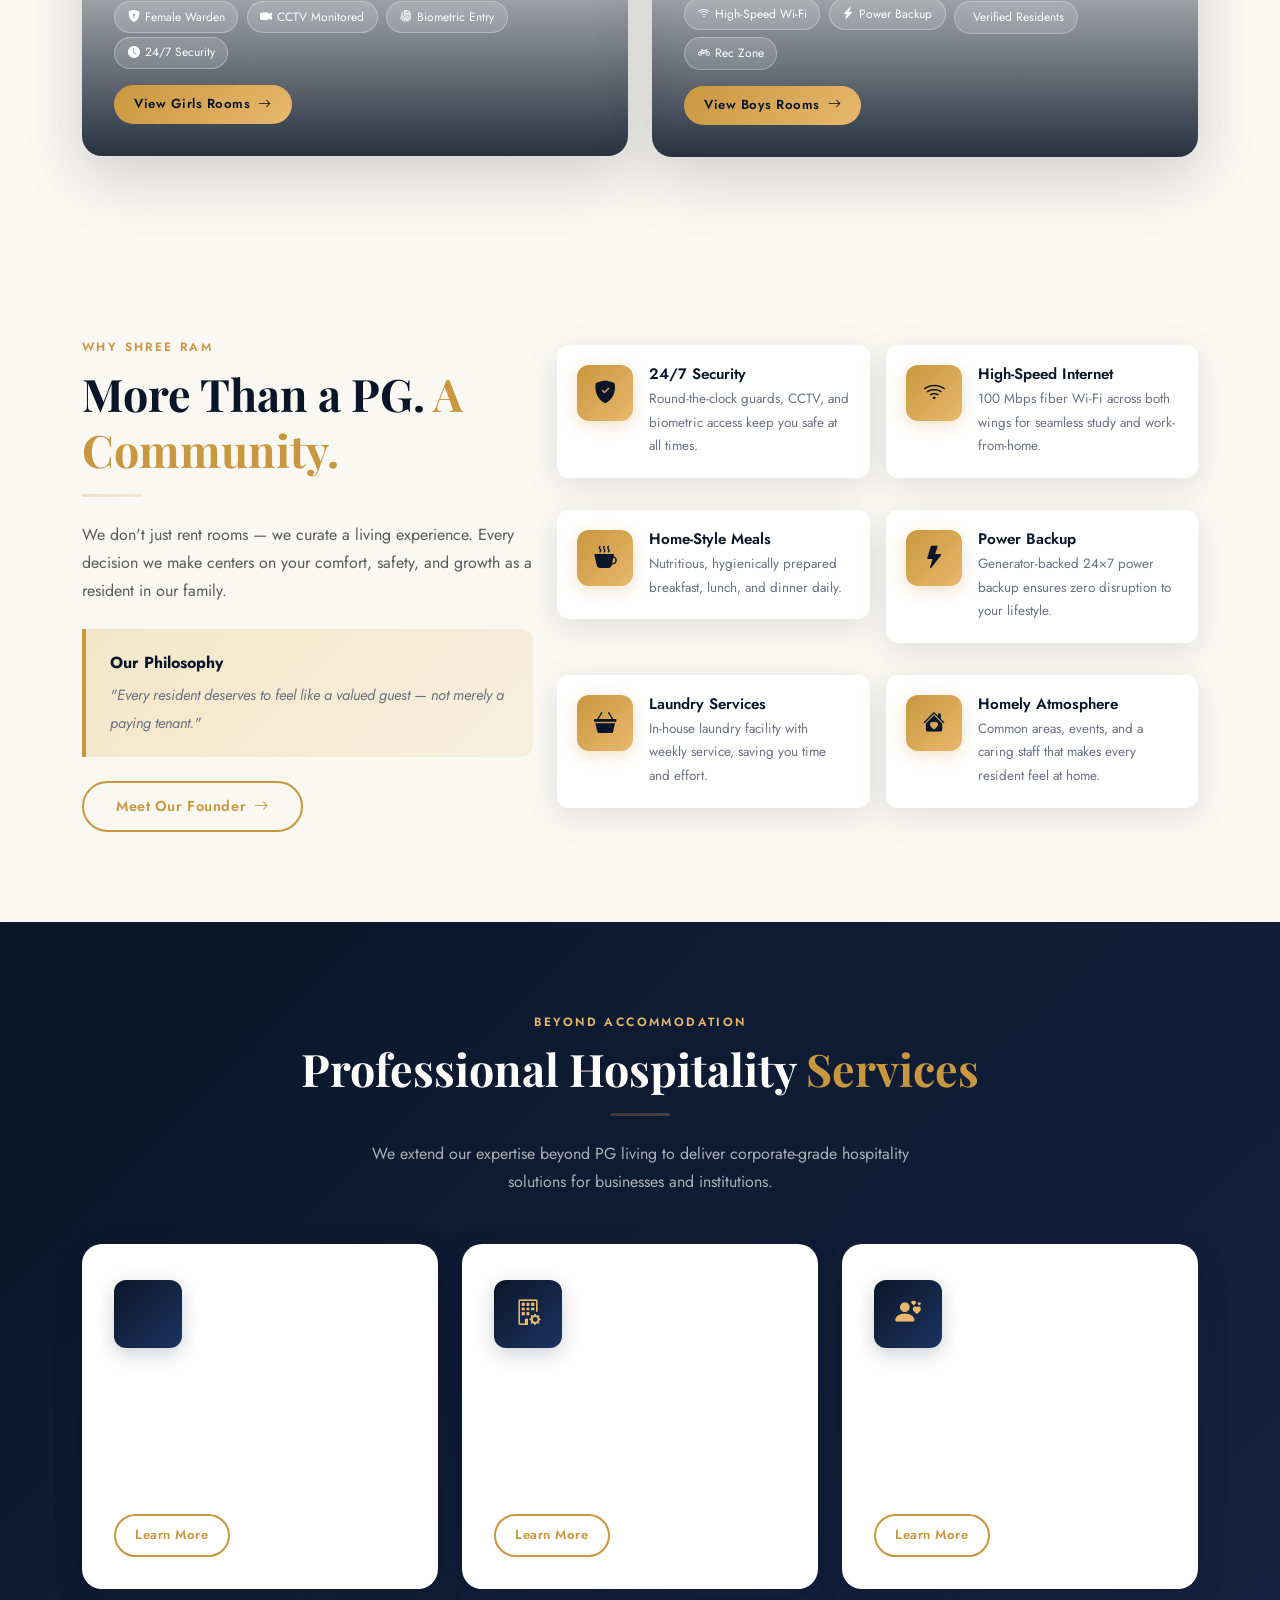
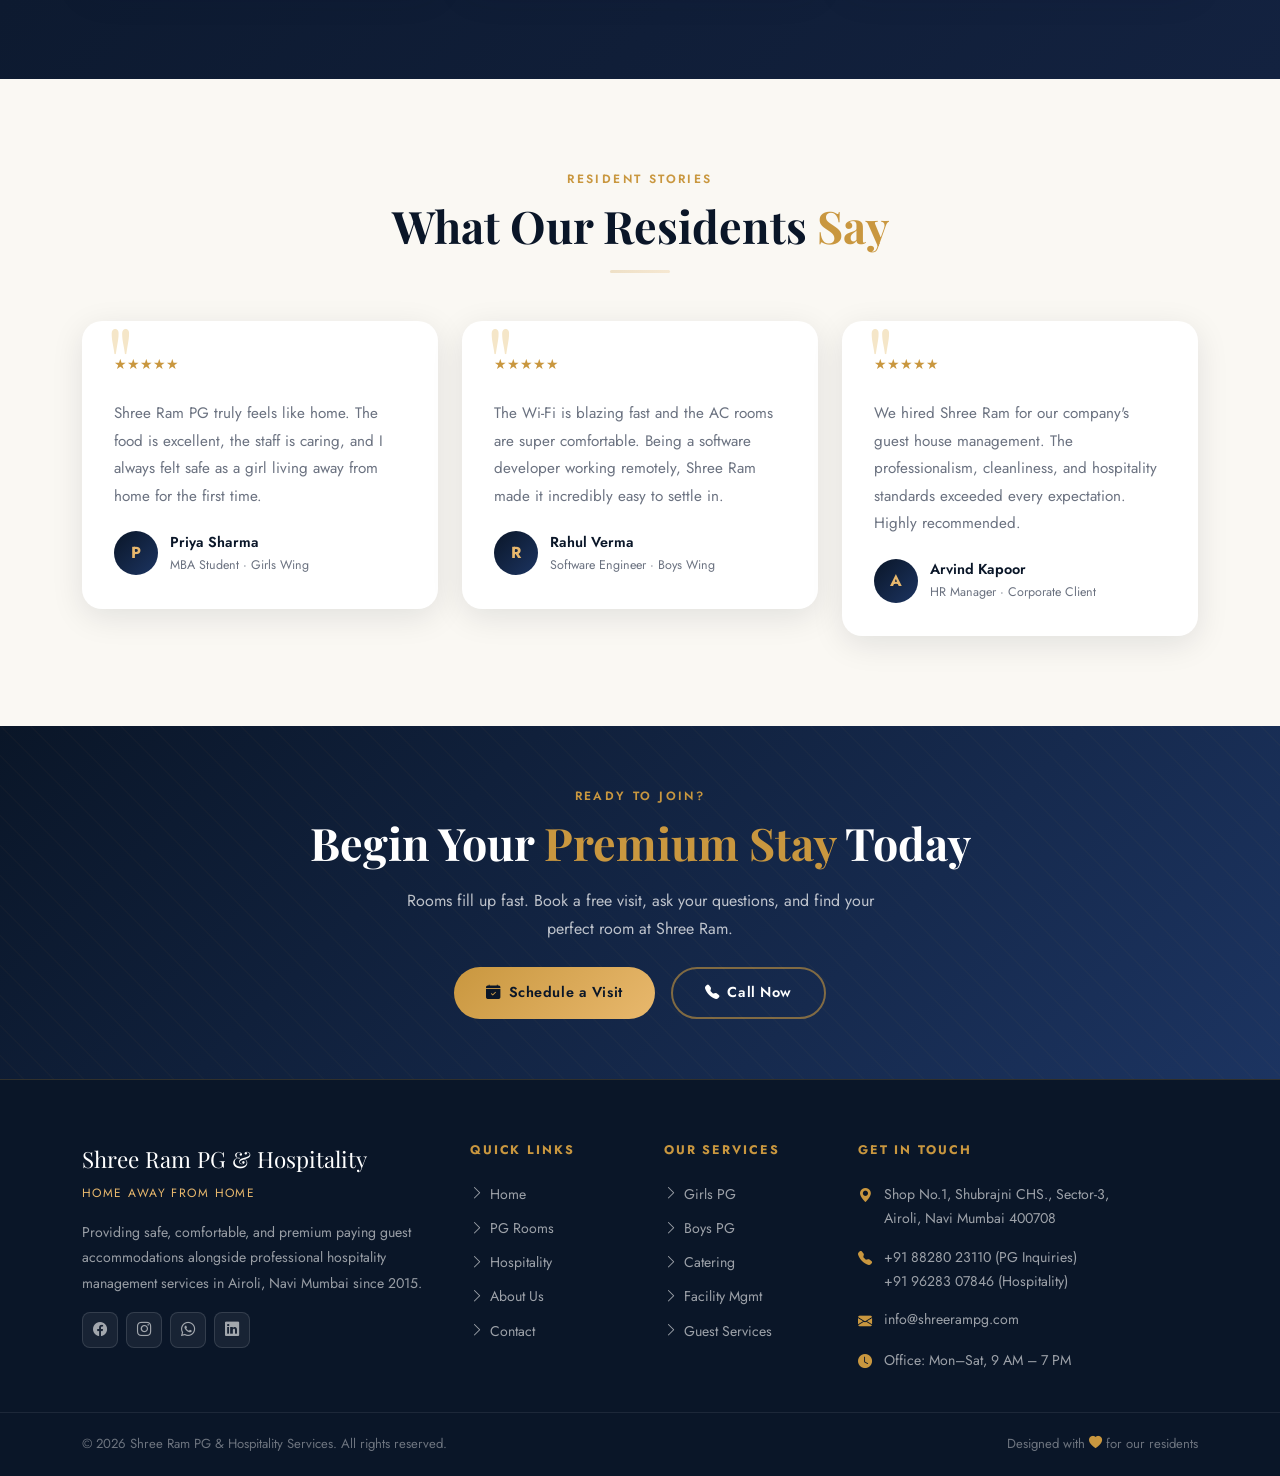
==== commit 9487223a: "Add files via upload" ====
--- a/index.html
+++ b/index.html
@@ -3,7 +3,7 @@
 <head>
   <meta charset="UTF-8" />
   <meta name="viewport" content="width=device-width, initial-scale=1.0" />
-  <meta name="description" content="Shree Ram PG & Hospitality Services — Premium paying guest accommodations for girls and boys, plus professional hospitality management in Lucknow." />
+  <meta name="description" content="Shree Ram PG & Hospitality Services — Premium paying guest accommodations for girls and boys, plus professional hospitality management in Airoli, Navi Mumbai." />
   <title>Shree Ram PG & Hospitality Services | Home</title>
   <!-- Bootstrap 5 -->
   <link rel="stylesheet" href="https://cdn.jsdelivr.net/npm/bootstrap@5.3.3/dist/css/bootstrap.min.css" />
@@ -48,7 +48,7 @@
     <div class="row align-items-center gy-5">
       <div class="col-lg-6">
         <div class="hero-badge fade-up">
-          <i class="bi bi-patch-check-fill"></i> Trusted Since 2015 · Lucknow
+          <i class="bi bi-patch-check-fill"></i> Trusted Since 2015 · Airoli, Navi Mumbai
         </div>
         <h1 class="hero-title fade-up fade-up-delay-1">
           Your Home,
@@ -373,7 +373,7 @@
       <div class="col-lg-4">
         <div class="footer-brand-name">Shree Ram PG &amp; Hospitality</div>
         <div class="footer-brand-tagline">Home Away From Home</div>
-        <p class="footer-about">Providing safe, comfortable, and premium paying guest accommodations alongside professional hospitality management services in Lucknow since 2015.</p>
+        <p class="footer-about">Providing safe, comfortable, and premium paying guest accommodations alongside professional hospitality management services in Airoli, Navi Mumbai since 2015.</p>
         <div class="d-flex gap-2 mt-3 footer-social">
           <a href="#" aria-label="Facebook"><i class="bi bi-facebook"></i></a>
           <a href="#" aria-label="Instagram"><i class="bi bi-instagram"></i></a>
@@ -405,11 +405,11 @@
         <div class="footer-heading">Get In Touch</div>
         <div class="footer-contact-item">
           <i class="bi bi-geo-alt-fill"></i>
-          <span>123, Civil Lines, Near Hazratganj,<br>Lucknow, Uttar Pradesh - 226001</span>
+          <span>Shop No.1, Shubrajni CHS., Sector-3, <br>Airoli, Navi Mumbai 400708</span>
         </div>
         <div class="footer-contact-item">
           <i class="bi bi-telephone-fill"></i>
-          <span>+91 98765 43210 (PG Inquiries)<br>+91 87654 32109 (Hospitality)</span>
+          <span>+91 88280 23110 (PG Inquiries)<br>+91 96283 07846 (Hospitality)</span>
         </div>
         <div class="footer-contact-item">
           <i class="bi bi-envelope-fill"></i>
@@ -424,7 +424,7 @@
   </div>
   <div class="footer-bottom mt-4">
     <div class="container d-flex flex-wrap justify-content-between align-items-center">
-      <p>© 2024 Shree Ram PG &amp; Hospitality Services. All rights reserved.</p>
+      <p>© 2026 Shree Ram PG &amp; Hospitality Services. All rights reserved.</p>
       <p>Designed with <i class="bi bi-heart-fill text-gold"></i> for our residents</p>
     </div>
   </div>
@@ -434,7 +434,7 @@
 <button id="scrollToTop" aria-label="Scroll to top"><i class="bi bi-arrow-up"></i></button>
 
 <!-- ===== CALL NOW (Mobile) ===== -->
-<a href="tel:+919876543210" id="callNowBtn" aria-label="Call Now">
+<a href="tel:+919628307846" id="callNowBtn" aria-label="Call Now">
   <i class="bi bi-telephone-fill"></i>
   <span class="call-text">Call Now</span>
 </a>
